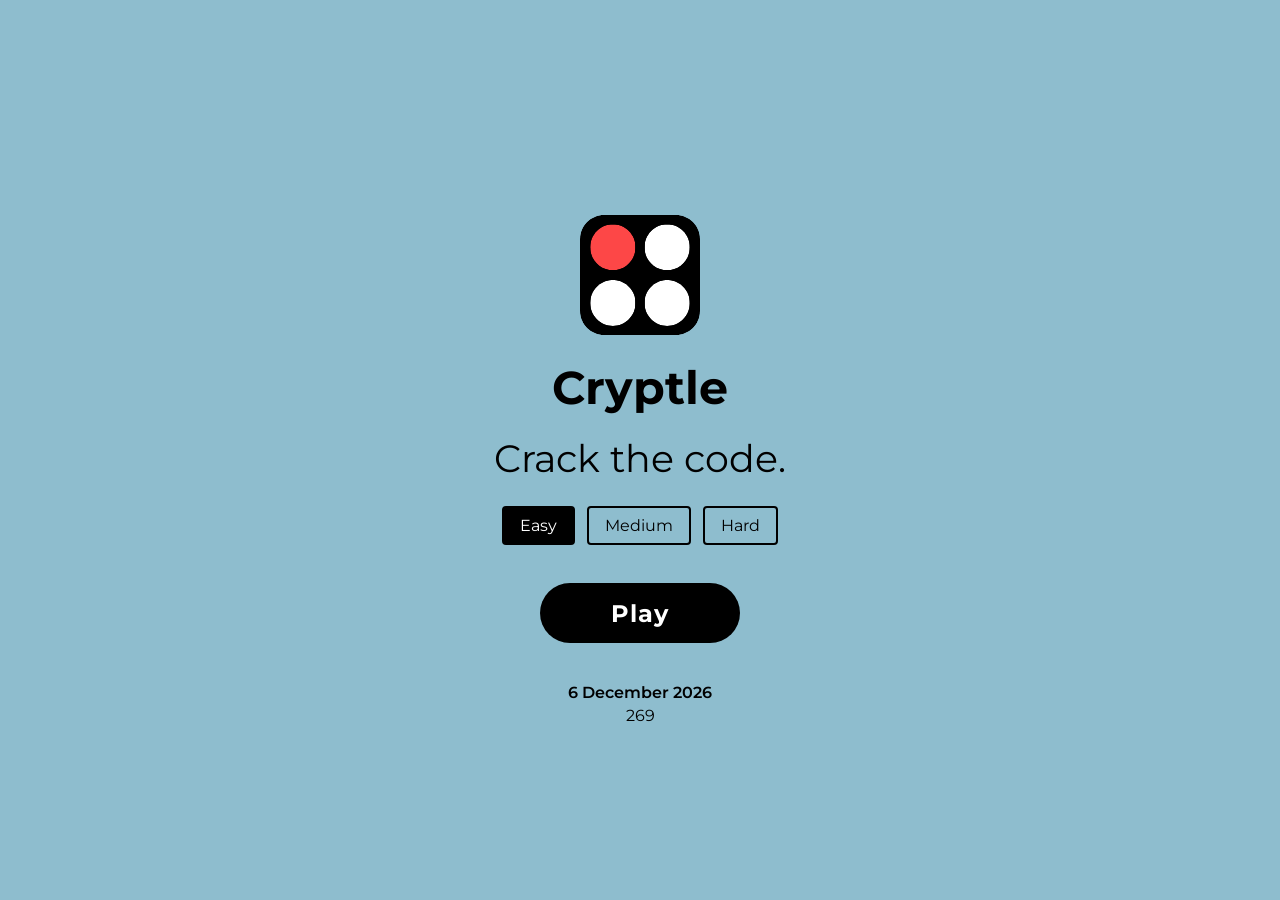
==== index.html @ b93acc2e "Add auto populated date and count number to bottom of welcome module" ====
<!DOCTYPE html>
<html lang="en">

<head>
  <meta charset="UTF-8">
  <meta name="viewport" content="width=device-width, initial-scale=1.0">
  <title>Cryptle</title>
  <link rel="stylesheet" href="styles.css">
  <script src="scripts.js" defer></script>
</head>

<body>
  <div class="container">
    <div class="welcome-module">
      <div class="welcome-module-content">
        <div role="img" aria-label="Cryptle" class="welcome-module-icon" style="background-image: var(--cryptle-icon);">
        </div>
        <h1 class="welcome-module-title">Cryptle</h1>
        <h2 class="welcome-module-subtitle">Crack the code.</h2>
        <div class="welcome-module-buttons">
          <fieldset class="welcome-module-difficulty">
            <legend class="welcome-module-difficulty-legend">Difficulty</legend>
            <input class="welcome-module-difficulty-input" type="radio" name="difficulty" id="difficulty-easy"
              value="easy" checked>
            <label class="welcome-module-difficulty-button" for="difficulty-easy">Easy</label>
            <input class="welcome-module-difficulty-input" type="radio" name="difficulty" id="difficulty-medium"
              value="medium">
            <label class="welcome-module-difficulty-button" for="difficulty-medium">Medium</label>
            <input class="welcome-module-difficulty-input" type="radio" name="difficulty" id="difficulty-hard"
              value="hard">
            <label class="welcome-module-difficulty-button" for="difficulty-hard">Hard</label>
          </fieldset>
          <a href="game.html" class="welcome-module-button">Play</a>
        </div>
        <div class="welcome-module-date-container">
          <div class="welcome-module-date" id="welcome-module-date"></div>
          <div class="welcome-module-count" id="welcome-module-count"></div>
        </div>
      </div>
    </div>
  </div>
</body>

</html>
---- styles.css ----
@import url('https://fonts.googleapis.com/css2?family=Montserrat:ital,wght@0,100..900;1,100..900&display=swap');

:root {
  font-family: 'Montserrat', serif;
  font-size: 16px;
  --cryptle-icon: url('assets/logo.svg');
  --color-background: #8ebdce;
  --vertical-spacing-0-5: 4px;
  --horizontal-spacing-0-5: 4px;
  --vertical-spacing-2: 16px;
  --vertical-spacing-1-5: 12px;
  --bg-btn-primary: #000000;
  --text-btn-primary: #ffffff;
}

html {
  height: 100%;
}

body {
  height: 100%;
  background-color: var(--color-background);
  margin: 0;
  padding: 0;
  overflow-y: hidden;
}

.container {
  position: relative;
  color: black;
  max-width: 100%;
  width: 100%;
  overflow-y: auto;
  height: 100%;
  display: flex;
  flex-direction: column;
  flex: 1;
}

.welcome-module {
  height: 100%;
  display: flex;
  align-items: center;
  justify-content: space-between;
  flex-direction: column;
  flex: 1;
  padding: calc(var(--vertical-spacing-0-5) * 10) calc(var(--horizontal-spacing-0-5) * 10) 0;
}

.welcome-module-content {
  display: flex;
  flex-direction: column;
  justify-content: center;
  align-items: center;
  flex-grow: 1;
}

.welcome-module-icon {
  height: 120px;
  margin-bottom: var(--vertical-spacing-1-5);
  display: block;
  width: 100%;
  text-align: center;
  background-size: contain;
  background-position: center;
  background-repeat: no-repeat;
}

.welcome-module-title {
  font-size: 46px;
  line-height: 20px;
  font-weight: bold;
  margin-bottom: var(--vertical-spacing-1-5);
  position: relative;
  text-align: center;
}

.welcome-module-subtitle {
  font-size: 38px;
  line-height: 35px;
  margin-bottom: calc(var(--vertical-spacing-1-5) * 2);
  text-align: center;
  font-weight: 400;
}

.welcome-module-buttons {
  display: flex;
  justify-content: center;
  flex-direction: column;
  gap: var(--vertical-spacing-2);
}

.welcome-module-button {
  width: 200px;
  font-size: 1em;
  box-sizing: border-box;
  position: relative;
  height: 2.5em;
  border-radius: 1.5em;
  align-content: center;
  font-weight: 700;
  letter-spacing: .05em;
  margin: 0 10px 8px;
  background: var(--bg-btn-primary);
  color: var(--text-btn-primary);
  padding: 1px 16px;
  display: block;
  margin-left: auto;
  margin-right: auto;
  text-align: center;
  text-decoration: none;
  font-size: 24px;
}

.welcome-module-difficulty {
  display: flex;
  justify-content: center;
  margin-bottom: var(--vertical-spacing-2);
  border: 0;
  padding: 0;
}

.welcome-module-difficulty-legend {
  position: absolute;
  width: 1px;
  height: 1px;
  padding: 0;
  margin: -1px;
  overflow: hidden;
  clip: rect(0, 0, 0, 0);
  white-space: nowrap;
  border: 0;
}

.welcome-module-difficulty-input {
  position: absolute;
  opacity: 0;
  pointer-events: none;
}

.welcome-module-difficulty-button {
  display: inline-block;
  background: transparent;
  border: 2px solid var(--bg-btn-primary);
  color: var(--bg-btn-primary);
  padding: 8px 16px;
  border-radius: 4px;
  cursor: pointer;
  font-size: 16px;
  margin: 6px;
}

.welcome-module-difficulty-button:hover {
  background: var(--bg-btn-primary);
  color: var(--text-btn-primary);
}

.welcome-module-difficulty-input:checked + .welcome-module-difficulty-button {
  background: var(--bg-btn-primary);
  color: var(--text-btn-primary);
}

.welcome-module-difficulty-input:focus-visible + .welcome-module-difficulty-button {
  outline: 2px solid var(--bg-btn-primary);
  outline-offset: 2px;
}

.welcome-module-date-container {
  text-align: center;
  margin-top: calc(var(--vertical-spacing-2) * 2);
}

.welcome-module-date {
  font-size: 16px;
  font-weight: 600;
}

.welcome-module-count {
  font-size: 16px;
  font-weight: 400;
  margin-top: var(--vertical-spacing-0-5);
}
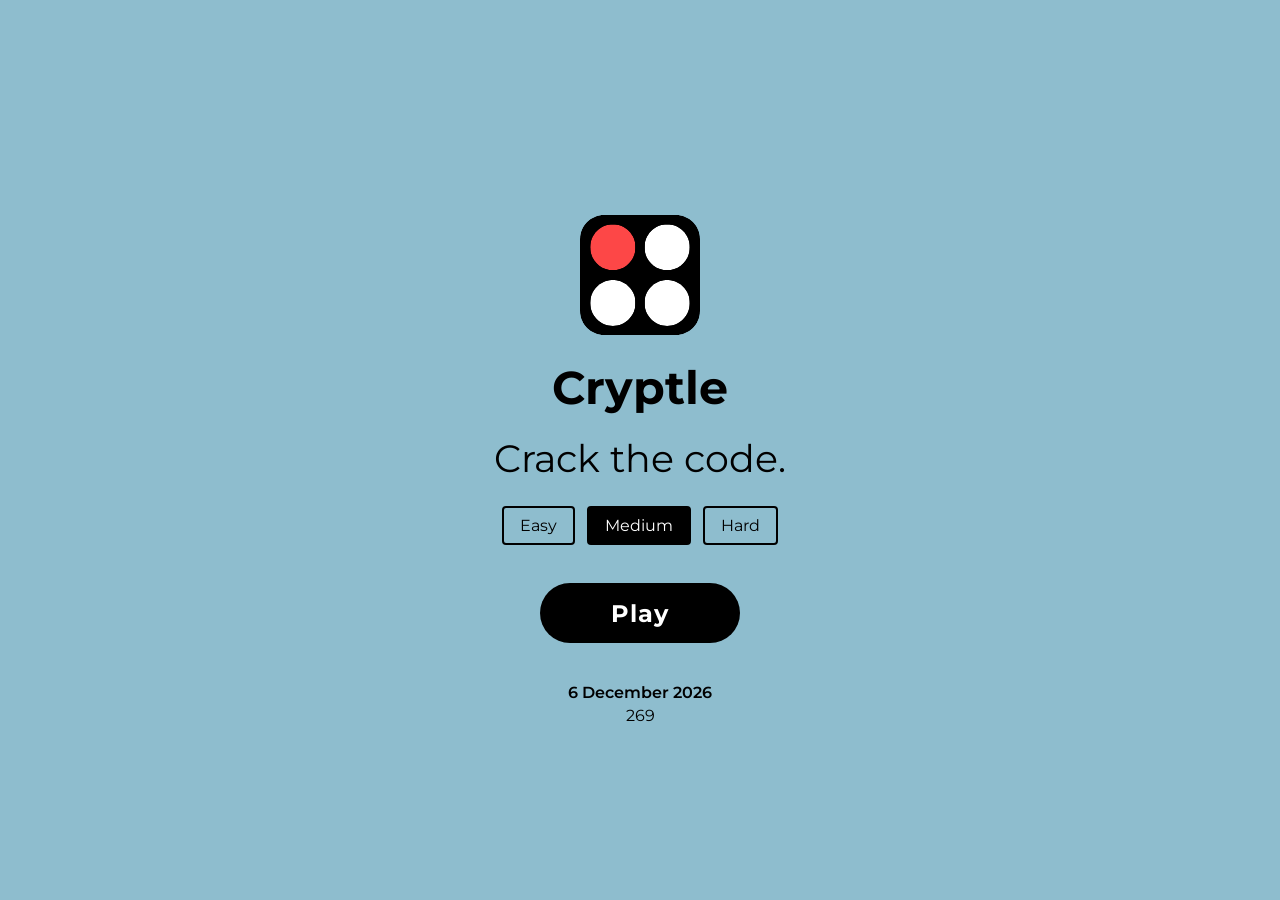
==== commit 9c31bc50: "Route play button by selected difficulty" ====
--- a/index.html
+++ b/index.html
@@ -5,8 +5,8 @@
   <meta charset="UTF-8">
   <meta name="viewport" content="width=device-width, initial-scale=1.0">
   <title>Cryptle</title>
-  <link rel="stylesheet" href="styles.css">
-  <script src="scripts.js" defer></script>
+  <link rel="stylesheet" href="styles/welcome_styles.css">
+  <script src="scripts/welcome_scripts.js" defer></script>
 </head>
 
 <body>
@@ -21,16 +21,16 @@
           <fieldset class="welcome-module-difficulty">
             <legend class="welcome-module-difficulty-legend">Difficulty</legend>
             <input class="welcome-module-difficulty-input" type="radio" name="difficulty" id="difficulty-easy"
-              value="easy" checked>
+              value="easy">
             <label class="welcome-module-difficulty-button" for="difficulty-easy">Easy</label>
             <input class="welcome-module-difficulty-input" type="radio" name="difficulty" id="difficulty-medium"
-              value="medium">
+              value="medium" checked>
             <label class="welcome-module-difficulty-button" for="difficulty-medium">Medium</label>
             <input class="welcome-module-difficulty-input" type="radio" name="difficulty" id="difficulty-hard"
               value="hard">
             <label class="welcome-module-difficulty-button" for="difficulty-hard">Hard</label>
           </fieldset>
-          <a href="game.html" class="welcome-module-button">Play</a>
+          <a href="game_screens/medium_game.html" class="welcome-module-button" id="play-button">Play</a>
         </div>
         <div class="welcome-module-date-container">
           <div class="welcome-module-date" id="welcome-module-date"></div>
@@ -41,4 +41,4 @@
   </div>
 </body>
 
-</html>+</html>
--- a/styles/welcome_styles.css
+++ b/styles/welcome_styles.css
@@ -0,0 +1,183 @@
+
+@import url('https://fonts.googleapis.com/css2?family=Montserrat:ital,wght@0,100..900;1,100..900&display=swap');
+
+:root {
+  font-family: 'Montserrat', serif;
+  font-size: 16px;
+  --cryptle-icon: url('assets/logo.svg');
+  --color-background: #8ebdce;
+  --vertical-spacing-0-5: 4px;
+  --horizontal-spacing-0-5: 4px;
+  --vertical-spacing-2: 16px;
+  --vertical-spacing-1-5: 12px;
+  --bg-btn-primary: #000000;
+  --text-btn-primary: #ffffff;
+}
+
+html {
+  height: 100%;
+}
+
+body {
+  height: 100%;
+  background-color: var(--color-background);
+  margin: 0;
+  padding: 0;
+  overflow-y: hidden;
+}
+
+.container {
+  position: relative;
+  color: black;
+  max-width: 100%;
+  width: 100%;
+  overflow-y: auto;
+  height: 100%;
+  display: flex;
+  flex-direction: column;
+  flex: 1;
+}
+
+.welcome-module {
+  height: 100%;
+  display: flex;
+  align-items: center;
+  justify-content: space-between;
+  flex-direction: column;
+  flex: 1;
+  padding: calc(var(--vertical-spacing-0-5) * 10) calc(var(--horizontal-spacing-0-5) * 10) 0;
+}
+
+.welcome-module-content {
+  display: flex;
+  flex-direction: column;
+  justify-content: center;
+  align-items: center;
+  flex-grow: 1;
+}
+
+.welcome-module-icon {
+  height: 120px;
+  margin-bottom: var(--vertical-spacing-1-5);
+  display: block;
+  width: 100%;
+  text-align: center;
+  background-size: contain;
+  background-position: center;
+  background-repeat: no-repeat;
+}
+
+.welcome-module-title {
+  font-size: 46px;
+  line-height: 20px;
+  font-weight: bold;
+  margin-bottom: var(--vertical-spacing-1-5);
+  position: relative;
+  text-align: center;
+}
+
+.welcome-module-subtitle {
+  font-size: 38px;
+  line-height: 35px;
+  margin-bottom: calc(var(--vertical-spacing-1-5) * 2);
+  text-align: center;
+  font-weight: 400;
+}
+
+.welcome-module-buttons {
+  display: flex;
+  justify-content: center;
+  flex-direction: column;
+  gap: var(--vertical-spacing-2);
+}
+
+.welcome-module-button {
+  width: 200px;
+  font-size: 1em;
+  box-sizing: border-box;
+  position: relative;
+  height: 2.5em;
+  border-radius: 1.5em;
+  align-content: center;
+  font-weight: 700;
+  letter-spacing: .05em;
+  margin: 0 10px 8px;
+  background: var(--bg-btn-primary);
+  color: var(--text-btn-primary);
+  padding: 1px 16px;
+  display: block;
+  margin-left: auto;
+  margin-right: auto;
+  text-align: center;
+  text-decoration: none;
+  font-size: 24px;
+}
+
+.welcome-module-difficulty {
+  display: flex;
+  justify-content: center;
+  margin-bottom: var(--vertical-spacing-2);
+  border: 0;
+  padding: 0;
+}
+
+.welcome-module-difficulty-legend {
+  position: absolute;
+  width: 1px;
+  height: 1px;
+  padding: 0;
+  margin: -1px;
+  overflow: hidden;
+  clip: rect(0, 0, 0, 0);
+  white-space: nowrap;
+  border: 0;
+}
+
+.welcome-module-difficulty-input {
+  position: absolute;
+  opacity: 0;
+  pointer-events: none;
+}
+
+.welcome-module-difficulty-button {
+  display: inline-block;
+  background: transparent;
+  border: 2px solid var(--bg-btn-primary);
+  color: var(--bg-btn-primary);
+  padding: 8px 16px;
+  border-radius: 4px;
+  cursor: pointer;
+  font-size: 16px;
+  margin: 6px;
+}
+
+.welcome-module-difficulty-button:hover {
+  background: var(--bg-btn-primary);
+  color: var(--text-btn-primary);
+}
+
+.welcome-module-difficulty-input:checked + .welcome-module-difficulty-button {
+  background: var(--bg-btn-primary);
+  color: var(--text-btn-primary);
+}
+
+.welcome-module-difficulty-input:focus-visible + .welcome-module-difficulty-button {
+  outline: 2px solid var(--bg-btn-primary);
+  outline-offset: 2px;
+}
+
+.welcome-module-date-container {
+  text-align: center;
+  margin-top: calc(var(--vertical-spacing-2) * 2);
+}
+
+.welcome-module-date {
+  font-size: 16px;
+  font-weight: 600;
+}
+
+.welcome-module-count {
+  font-size: 16px;
+  font-weight: 400;
+  margin-top: var(--vertical-spacing-0-5);
+}
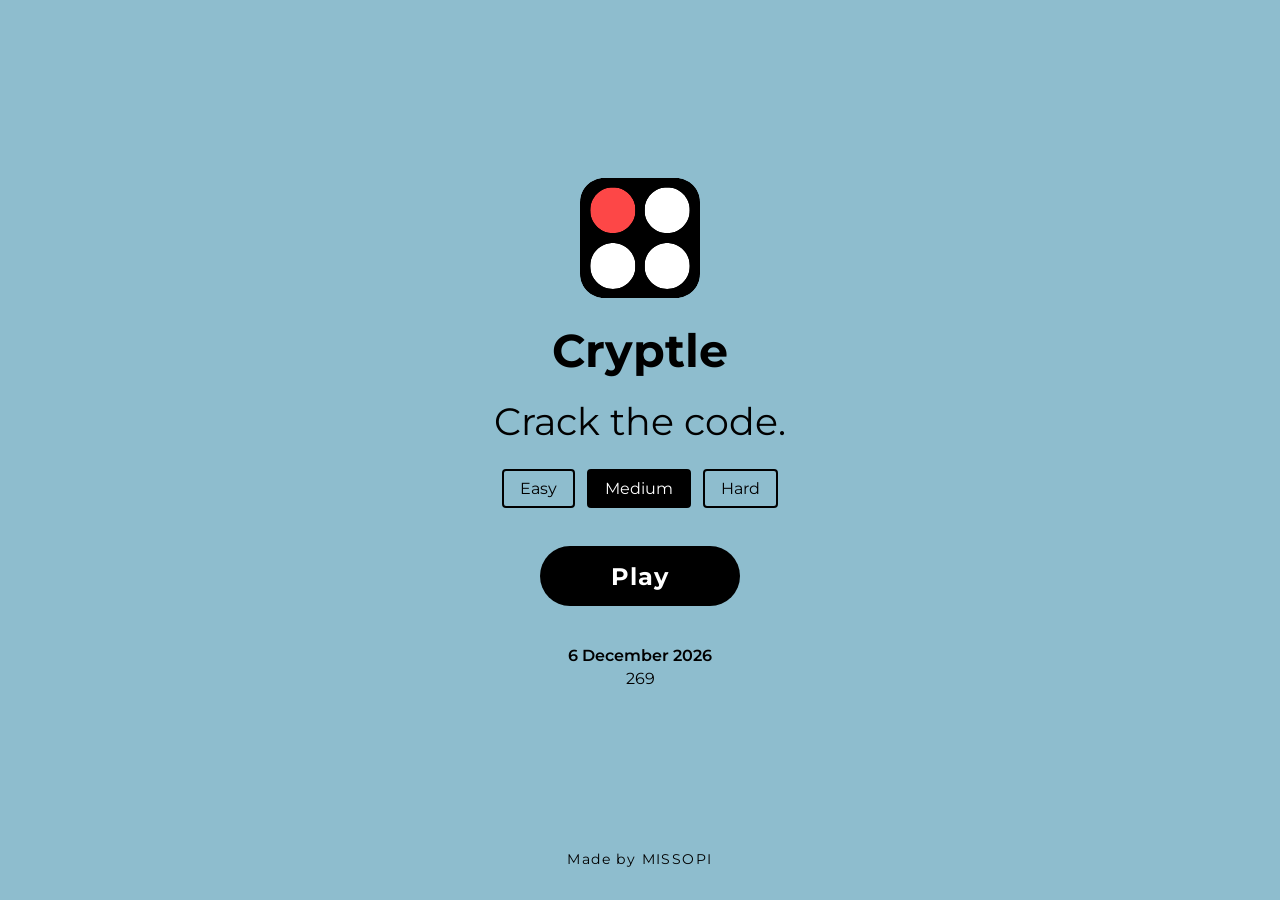
==== commit 06797351: "Add name and link to github" ====
--- a/index.html
+++ b/index.html
@@ -4,7 +4,28 @@
 <head>
   <meta charset="UTF-8">
   <meta name="viewport" content="width=device-width, initial-scale=1.0">
+  <!-- HTML Meta Tags -->
   <title>Cryptle</title>
+  <meta name="description" content="Crack the daily colour code in Cryptle, a Mastermind and Wordle-inspired puzzle with easy, medium, and hard modes.">
+
+  <!-- Facebook Meta Tags -->
+  <meta property="og:url" content="https://cryptle.co.uk/">
+  <meta property="og:type" content="website">
+  <meta property="og:title" content="Cryptle">
+  <meta property="og:description" content="Crack the daily colour code in Cryptle, a Mastermind and Wordle-inspired puzzle with easy, medium, and hard modes.">
+  <meta property="og:image" content="https://cryptle.co.uk/assets/cryptle_SM_image.png">
+  <meta property="og:image:alt" content="Cryptle social preview image">
+
+  <!-- Twitter Meta Tags -->
+  <meta name="twitter:card" content="summary_large_image">
+  <meta property="twitter:domain" content="cryptle.co.uk">
+  <meta property="twitter:url" content="https://cryptle.co.uk/">
+  <meta name="twitter:title" content="Cryptle">
+  <meta name="twitter:description" content="Crack the daily colour code in Cryptle, a Mastermind and Wordle-inspired puzzle with easy, medium, and hard modes.">
+  <meta name="twitter:image" content="https://cryptle.co.uk/assets/cryptle_SM_image.png">
+  <meta name="twitter:image:alt" content="Cryptle social preview image">
+
+  <link rel="stylesheet" href="styles/index.css">
   <link rel="stylesheet" href="styles/welcome_styles.css">
   <script src="scripts/welcome_scripts.js" defer></script>
 </head>
@@ -13,7 +34,7 @@
   <div class="container">
     <div class="welcome-module">
       <div class="welcome-module-content">
-        <div role="img" aria-label="Cryptle" class="welcome-module-icon" style="background-image: var(--cryptle-icon);">
+        <div role="img" aria-label="Cryptle logo" class="welcome-module-icon" style="background-image: var(--cryptle-icon);">
         </div>
         <h1 class="welcome-module-title">Cryptle</h1>
         <h2 class="welcome-module-subtitle">Crack the code.</h2>
@@ -37,6 +58,7 @@
           <div class="welcome-module-count" id="welcome-module-count"></div>
         </div>
       </div>
+      <footer class="welcome-module-footer">Made by <a class="welcome-module-footer-link" href="https://github.com/missopi">MISSOPI</a></footer>
     </div>
   </div>
 </body>
--- a/styles/index.css
+++ b/styles/index.css
@@ -0,0 +1,99 @@
+@import url('https://fonts.googleapis.com/css2?family=Montserrat:ital,wght@0,100..900;1,100..900&display=swap');
+
+:root {
+  font-family: 'Montserrat', serif;
+  font-size: 16px;
+  --cryptle-icon: url('../assets/logo.svg');
+  --color-background: #8ebdce;
+  --game-color-background: #ffffff;
+  --game-text-color: #111111;
+  --settings-surface-color: #ffffff;
+  --settings-border-color: #d0d7de;
+  --settings-text-color: #111111;
+  --settings-hover-color: #f5f6f8;
+  --settings-cog-color: #222222;
+  --empty-tile-color: #cbcdd1;
+
+  /* Spacing variables */
+  --vertical-spacing-0-5: 4px;
+  --horizontal-spacing-0-5: 4px;
+  --vertical-spacing-2: 16px;
+  --horizontal-spacing-2: 16px;
+  --vertical-spacing-1-5: 12px;
+  --header-height: 40px;
+  --header-toolbar-height: 50px;
+  --header-padding-x: var(--horizontal-spacing-2);
+  --game-max-width: 500px;
+  --codeboard-height: 200px;
+
+  /* Colours for pegs indicating correctness of guess */
+  --red-peg-color: #ed2d2d;
+  --red-peg-border: #c52323;
+  --white-peg-color: #ffffff;
+  --white-peg-border: #757575;
+  --grey-peg-color: #a2a2a2;
+  --grey-peg-border: #757575;
+  --empty-peg-color: #f4f4f4;
+
+  /* Button styles */
+  --bg-btn-primary: #000000;
+  --text-btn-primary: #ffffff;
+  --sm-btn-border-color: #828181;
+  --sm-btn-text-color: #787878;
+  --share-btn-color: rgb(87, 198, 67);
+  --share-border-color: rgb(71, 167, 54);
+
+
+  /* tile colours */
+  --tile-pink-background: #fb65bf;
+  --tile-pink-border: #c35c95;
+  --tile-blue-background: #4bbcfd;
+  --tile-blue-border: #3a92c6;
+  --tile-green-background: #09d766;
+  --tile-green-border: #0e944a;
+  --tile-yellow-background: #ffd900;
+  --tile-yellow-border: #d4ad00;
+  --tile-orange-background: #ff8437;
+  --tile-orange-border: #de5900;
+  --tile-purple-background: #ba51ea;
+  --tile-purple-border: #9f19b7;
+  --tile-brown-background: #d36e33;
+  --tile-brown-border: #82431e;
+  --tile-red-background: #f75353;
+  --tile-red-border: #9f0e0e;
+}
+
+:root[data-theme="dark"] {
+  --game-color-background: #12161c;
+  --game-text-color: #f0f3f8;
+  --settings-surface-color: #1d2630;
+  --settings-border-color: #34475a;
+  --settings-text-color: #f0f3f8;
+  --settings-hover-color: #253242;
+  --settings-cog-color: #f0f3f8;
+  --empty-tile-color: #4a5664;
+  --empty-peg-color: #212932;
+  --white-peg-border: #c9d5e1;
+  --grey-peg-color: #455365;
+  --grey-peg-border: #424e5d;
+  --sm-btn-text-color: #939292;
+  --sm-btn-border-color: #858585;
+}
+
+:root[data-contrast="high"] {
+  --tile-pink-background: #cc79a7;
+  --tile-blue-background: #56b4e9;
+  --tile-green-background: #017d5c;
+  --tile-green-border: #026b4f;
+  --tile-yellow-background: #ffb300;
+  --tile-yellow-border: #d89700;
+  --tile-orange-background: #ff6800;
+  --tile-purple-background: #803e75;
+  --tile-purple-border: #602a57;
+  --tile-brown-background: #c6bab3;
+  --tile-brown-border: #b4a399;
+  --tile-red-background: #c10020;
+  --tile-red-border: #9f011b;
+  --empty-tile-color: #797979;
+  --sm-btn-border-color: #797979;
+}
--- a/styles/welcome_styles.css
+++ b/styles/welcome_styles.css
@@ -1,19 +1,3 @@
-
-@import url('https://fonts.googleapis.com/css2?family=Montserrat:ital,wght@0,100..900;1,100..900&display=swap');
-
-:root {
-  font-family: 'Montserrat', serif;
-  font-size: 16px;
-  --cryptle-icon: url('assets/logo.svg');
-  --color-background: #8ebdce;
-  --vertical-spacing-0-5: 4px;
-  --horizontal-spacing-0-5: 4px;
-  --vertical-spacing-2: 16px;
-  --vertical-spacing-1-5: 12px;
-  --bg-btn-primary: #000000;
-  --text-btn-primary: #ffffff;
-}
-
 html {
   height: 100%;
 }
@@ -181,3 +165,22 @@
   font-weight: 400;
   margin-top: var(--vertical-spacing-0-5);
 }
+
+.welcome-module-footer {
+  padding: calc(var(--vertical-spacing-2) * 1.5) 0 calc(var(--vertical-spacing-2) * 2);
+  color: var(--bg-btn-primary);
+  font-size: 14px;
+  font-weight: 400;
+  letter-spacing: 0.1em;
+  text-align: center;
+}
+
+.welcome-module-footer-link {
+  color: inherit;
+  text-decoration: none;
+}
+
+.welcome-module-footer-link:hover,
+.welcome-module-footer-link:focus-visible {
+  text-decoration: underline;
+}
